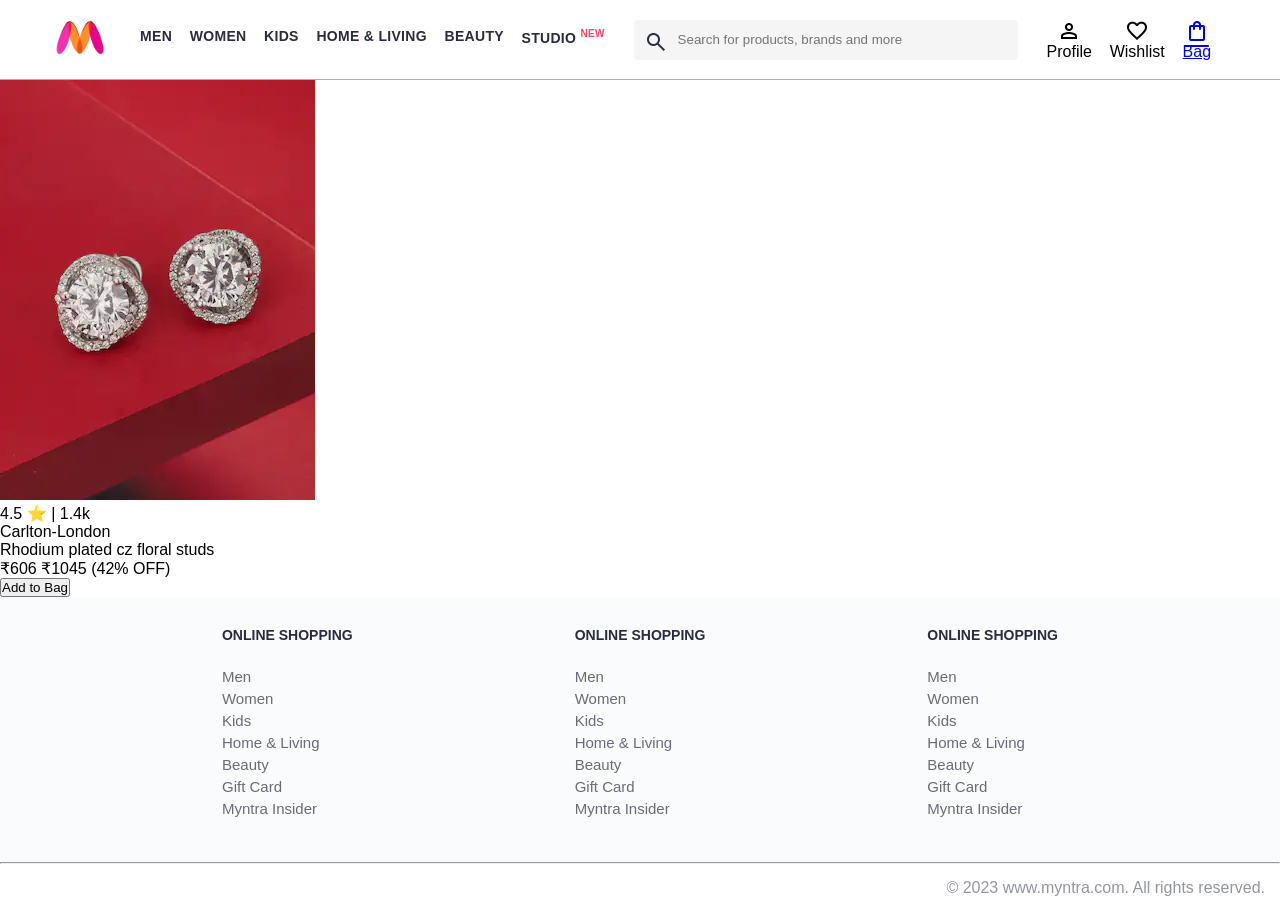
==== index.html @ 26f90538 "Initialized all files and made a basic structure" ====
<!DOCTYPE html>
<html lang="en">
<head>
    <title>Myntra Functional Clone</title>
    <link rel="stylesheet" href="css/index.css">
    <link rel="stylesheet" href="https://fonts.googleapis.com/css2?family=Material+Symbols+Outlined:opsz,wght,FILL,GRAD@20..48,100..700,0..1,-50..200" />
</head>
<body>
    <header>
        <div class="logo_container">
            <a href="#"><img class="myntra_home" src="images/myntra_logo.webp" alt="Myntra Home"></a>
        </div>
        <nav class="nav_bar">
            <a href="#">Men</a>
            <a href="#">Women</a>
            <a href="#">Kids</a>
            <a href="#">Home & Living</a>
            <a href="#">Beauty</a>
            <a href="#">Studio <sup>New</sup></a>
        </nav>
        <div class="search_bar">
            <span class="material-symbols-outlined search_icon">search</span>
            <input class="search_input" placeholder="Search for products, brands and more">
        </div>
        <div class="action_bar">
            <div class="action_container">
                <span class="material-symbols-outlined action_icon">person</span>
                <span class="action_name">Profile</span>
            </div>

            <div class="action_container">
                <span class="material-symbols-outlined action_icon">favorite</span>
                <span class="action_name">Wishlist</span>
            </div>

            <a class="action_container" href="pages/bag.html">
                <span class="material-symbols-outlined action_icon">shopping_bag</span>
                <span class="action_name">Bag</span>
            </a>
        </div>
    </header>
    <main>
        <div class="items_container">
            <div class="item_container">
                <img src="images/1.jpg" alt="item image">
                <div class="rating">
                    4.5 ⭐ | 1.4k
                </div>
                <div class="company_name">Carlton-London</div>
                <div class="item_name">Rhodium plated cz floral studs</div>
                <div class="price">
                    <span class="current_price">₹606</span>
                    <span class="original_price">₹1045</span>
                    <span class="discount">(42% OFF)</span>
                </div>
                <button class="add_to_bag">Add to Bag</button>
            </div>
        </div>
    </main>
    <footer>
        <div class="footer_container">
            <div class="footer_column">
                <h3>ONLINE SHOPPING</h3>

                <a href="#">Men</a>
                <a href="#">Women</a>
                <a href="#">Kids</a>
                <a href="#">Home & Living</a>
                <a href="#">Beauty</a>
                <a href="#">Gift Card</a>
                <a href="#">Myntra Insider</a>
            </div>

            <div class="footer_column">
                <h3>ONLINE SHOPPING</h3>

                <a href="#">Men</a>
                <a href="#">Women</a>
                <a href="#">Kids</a>
                <a href="#">Home & Living</a>
                <a href="#">Beauty</a>
                <a href="#">Gift Card</a>
                <a href="#">Myntra Insider</a>
            </div>

            <div class="footer_column">
                <h3>ONLINE SHOPPING</h3>

                <a href="#">Men</a>
                <a href="#">Women</a>
                <a href="#">Kids</a>
                <a href="#">Home & Living</a>
                <a href="#">Beauty</a>
                <a href="#">Gift Card</a>
                <a href="#">Myntra Insider</a>
            </div>
        </div>
        <hr>

        <div class="copyright">
            © 2023 www.myntra.com. All rights reserved.
        </div>
    </footer>
</body>
</html>
---- css/index.css ----
/***************** Item Page CSS **************************/
/*.action_container {
    text-decoration: none;
}
a.action_container:link {
    color:black;
}
.item-details {
    cursor: pointer;
    width: 250px;
    margin: 10px;
}
.stars {
    font-size: 12px;
    font-weight: 700;
    text-align: left;
}
.company {
    font-size: 18px;
    font-weight: 700;
    line-height: 1;
    color: #282c3f;
    margin-bottom: 6px;
    overflow: hidden;
    text-overflow: ellipsis;
    white-space: nowrap;
    margin-top: 20px;
}
.item-name {
    color: #535766;
    font-size: 16px;
    line-height: 1;
    margin-bottom: 0;
    margin-top: 0;
    overflow: hidden;
    text-overflow: ellipsis;
    white-space: nowrap;
    font-weight: 400;
    display: block;
}
.price-container {
    margin-top: 10px;
}
.current-price {
    font-size: 14px;
    font-weight: 700;
    color: #282c3f;
}
.original-price {
    text-decoration: line-through;
    color: #7e818c;
    font-weight: 400;
    margin-left: 5px;
    font-size: 12px;
}
.discount-percentage {
    color: #ff905a;
    font-weight: 400;
    font-size: 12px;
    margin-left: 5px;
}
.btn-bag {
    background-color: lightgreen;
    border: none;
    padding: 5px 15px;
    border-radius: 10px;
    width: 100%;
    margin-top: 7px;
    font-size: 20px;
    cursor: pointer;
}
.bag-items {
    background-color: #f16565;
    white-space: nowrap;
    text-align: center;
    line-height: 18px;
    padding: 0 6px;
    height: 18px;
    position: relative;
    border-radius: 50%;
    font-size: 12px;
    color: #fff;
    left: 13px;
    top: -44px;
    font-weight: 700;
    cursor: pointer;
}*/

* {
    margin: 0;
    padding: 0;
    font-family: Assistant,-apple-system,BlinkMacSystemFont,Segoe UI,Roboto,Helvetica,Arial,sans-serif;
    box-sizing: border-box;
}
header {
    display: flex;
    background-color: #ffffff;
    height: 80px;
    justify-content: space-between;
    align-items: center;
    border-bottom: 1px solid #b6b1b1;
}
.myntra_home {
    height: 45px;
}
.logo_container {
    margin-left: 4%;
}
.action_bar {
    margin-right: 4%;
}
.nav_bar {
    display: flex;
    min-width: 500px;
    justify-content: space-evenly;
}
.nav_bar a {
    font-size: 14px;
    letter-spacing: .3px;
    color: #282c3f;
    font-weight: 700;
    text-transform: uppercase;
    text-decoration: none;
    padding: 28px 0;
    border-bottom: 5px solid #ffffff;
}
.nav_bar a:hover {
    border-bottom: 4px solid #f54e77;
}

.nav_bar a sup {
    color: #ff3f6c;
    font-size: 10px;
}

.search_bar {
    height: 40px;
    min-width: 200px;
    width: 30%;
    display: flex;
    align-items: center;
}
.search_icon {
    box-sizing: content-box;
    height: 20px;
    padding: 10px;

    background-color: #f5f5f6;
    color: #282c3f;
    font-weight: 300;
    border-radius: 4px 0 0 4px;
}
.search_input {
    color: #696e79;
    background-color: #f5f5f6;
    flex-grow: 1;
    height: 40px;
    border: 0;
    border-radius: 0 4px 4px 0;
}

.action_bar {
    display: flex;
    min-width: 200px;
    justify-content: space-evenly;
}

.action_container {
    display: flex;
    flex-direction: column;
    align-items: center;
}

/* Main section */
.banner_container {
    margin: 40px 0;
}
.banner_image {
    width: 100%;
}

.category_heading {
    text-transform: uppercase;
    color: #3e4152;
    letter-spacing: .15em;
    font-size: 1.8em;
    margin: 50px 0 10px 30px;
    max-height: 5em;
    font-weight: 700;
}

.category-items {
    width: 80%;
    margin: 50px 10%;
    display: flex;
    flex-wrap: wrap;
    justify-content: space-evenly;
}

.sale_item {
    width: 250px;
}

.footer_container {
    padding: 30px 0px 40px 0px;
    background: #FAFBFC;
    display: flex;
    justify-content: space-evenly;
}

.footer_column {
    display: flex;
    flex-direction: column;
}

.footer_column h3 {
    color: #282c3f;
    font-size: 14px;
    margin-bottom: 25px;
}

.footer_column a {
    color: #696b79;
    font-size: 15px;
    text-decoration: none;
    padding-bottom: 5px;
}

.copyright {
    color: #94969f;
    text-align: end;
    padding: 15px;
}
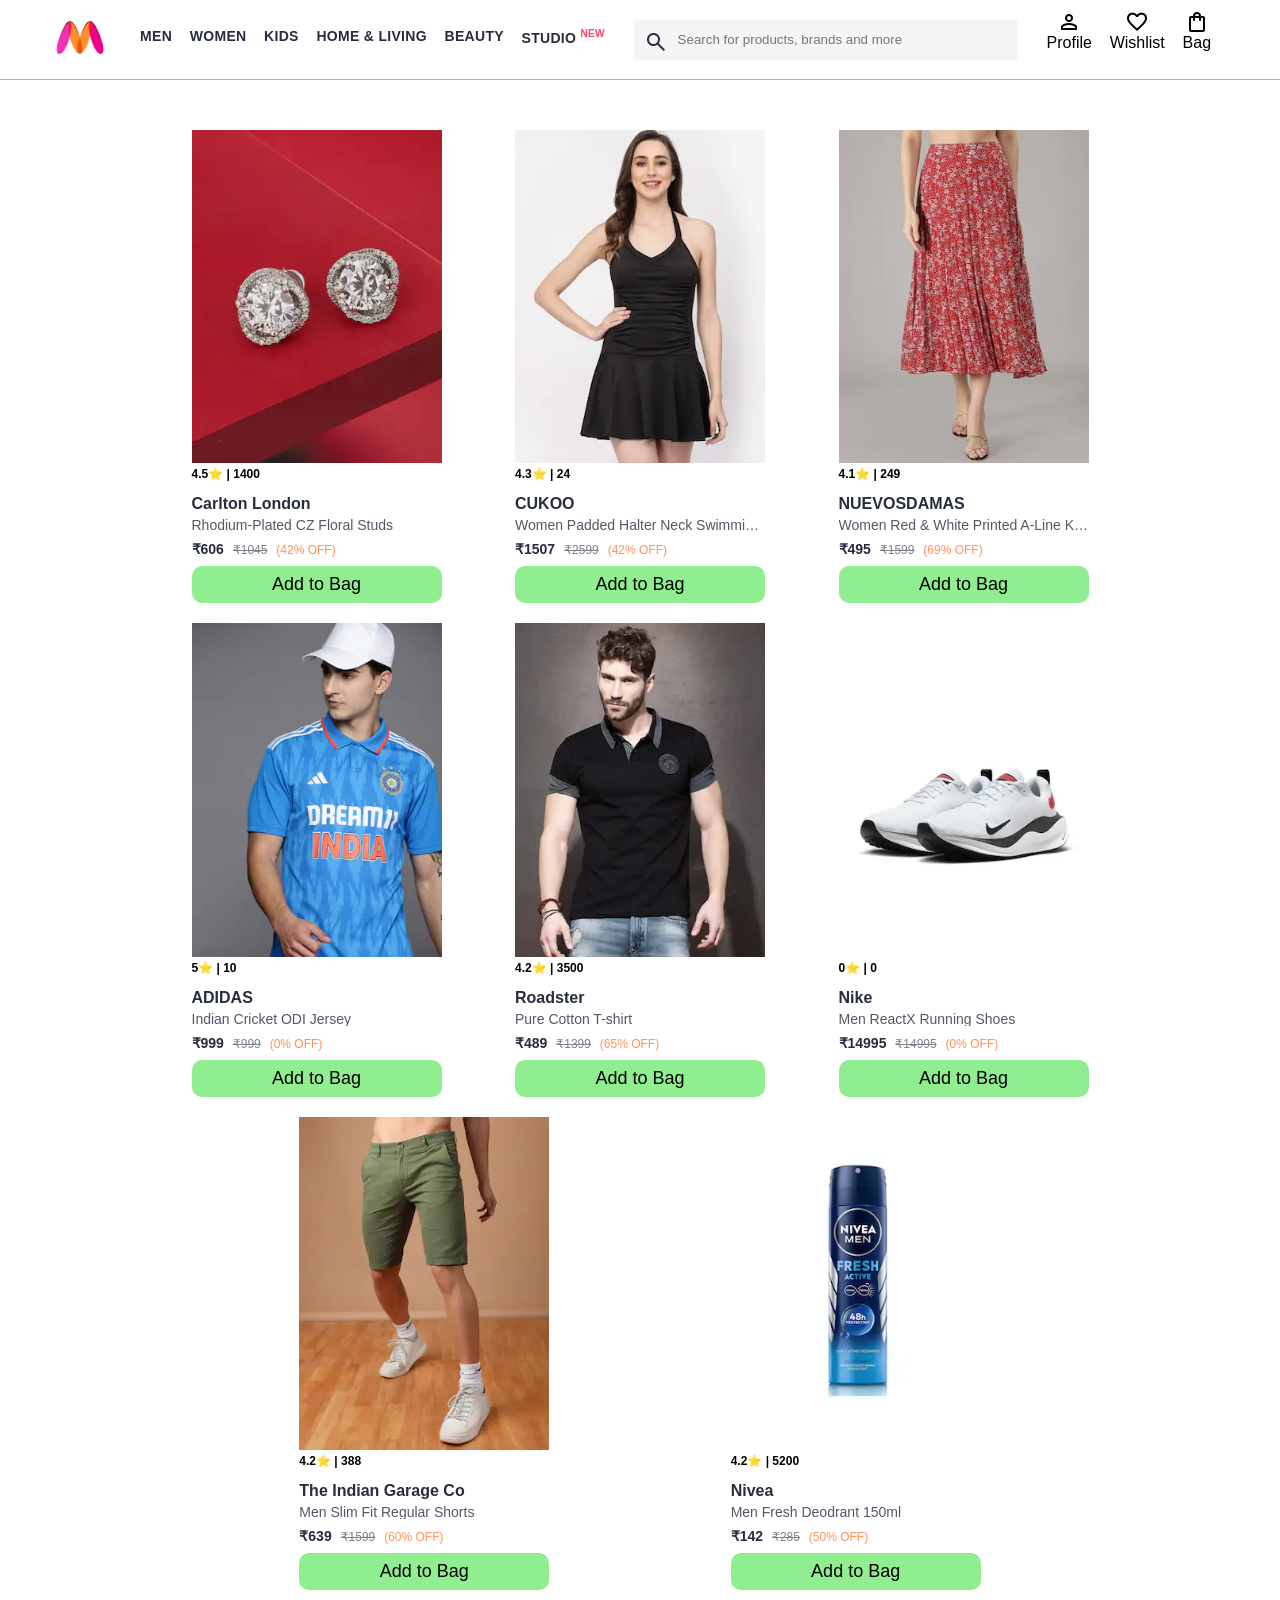
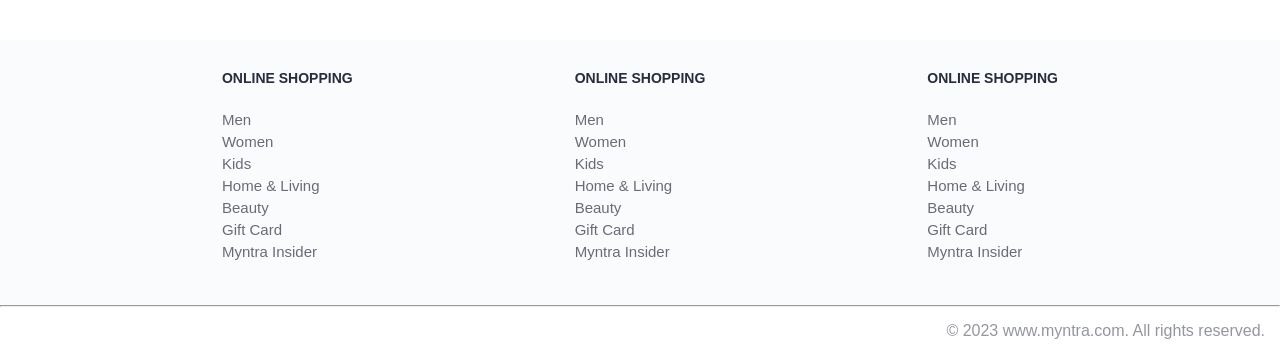
==== commit d8c8e891: "Completed" ====
--- a/index.html
+++ b/index.html
@@ -36,25 +36,14 @@
             <a class="action_container" href="pages/bag.html">
                 <span class="material-symbols-outlined action_icon">shopping_bag</span>
                 <span class="action_name">Bag</span>
+                <span class="bagItemCount">0</span>
             </a>
+
         </div>
     </header>
     <main>
         <div class="items_container">
-            <div class="item_container">
-                <img src="images/1.jpg" alt="item image">
-                <div class="rating">
-                    4.5 ⭐ | 1.4k
-                </div>
-                <div class="company_name">Carlton-London</div>
-                <div class="item_name">Rhodium plated cz floral studs</div>
-                <div class="price">
-                    <span class="current_price">₹606</span>
-                    <span class="original_price">₹1045</span>
-                    <span class="discount">(42% OFF)</span>
-                </div>
-                <button class="add_to_bag">Add to Bag</button>
-            </div>
+            
         </div>
     </main>
     <footer>
@@ -101,5 +90,7 @@
             © 2023 www.myntra.com. All rights reserved.
         </div>
     </footer>
+    <script src="data/items.js"></script>
+    <script src="Scripts/index.js"></script>
 </body>
 </html>
--- a/css/index.css
+++ b/css/index.css
@@ -189,7 +189,7 @@
     font-weight: 700;
 }
 
-.category-items {
+.category-items, .items_container{
     width: 80%;
     margin: 50px 10%;
     display: flex;
@@ -230,4 +230,111 @@
     color: #94969f;
     text-align: end;
     padding: 15px;
+}
+
+.items_container{
+    width: 80%;
+    margin: 40px 10%;
+}
+
+.item_container{
+    width: 250px;
+    margin: 10px;
+}
+
+.item_image{
+    width: 100%;
+}
+
+.rating{
+    font-size: 12px;
+    font-weight: 700;
+}
+
+.company_name{
+    margin-top: 15px;
+    font-size: 16px;
+    font-weight: 700;
+    line-height: 1;
+    color: #282c3f;
+    margin-bottom: 6px;
+    overflow: hidden;
+    text-overflow: ellipsis;
+    white-space: nowrap;
+}
+
+.item_name{
+    color: #535766;
+    font-size: 14px;
+    line-height: 1;
+    margin-bottom: 0;
+    margin-top: 0;
+    overflow: hidden;
+    text-overflow: ellipsis;
+    white-space: nowrap;
+    font-weight: 400;
+    display: block;
+}
+
+.price{
+    margin-top: 10px;
+    font-size: 14px;
+    line-height: 15px;
+    color: #282c3f;
+    white-space: nowrap;
+}
+
+.current_price{
+    font-size: 14px;
+    font-weight: 700;
+    color: #282c3f;
+}
+
+.original_price, .original-price{
+    text-decoration: line-through;
+    color: #7e818c;
+    font-weight: 400;
+    margin-left: 5px;
+    font-size: 12px;
+}
+
+.discount{
+    color: #ff905a;
+    font-weight: 400;
+    font-size: 12px;
+    margin-left: 5px;
+}
+
+.add_to_bag{
+    margin-top: 8px;
+    font-size: 18px;
+    width: 100%;
+    background-color: lightgreen;
+    border: none;
+    padding: 8px 15px;
+    border-radius: 10px;
+}
+
+.bagItemCount{
+    background-color: #f16565;
+    white-space: nowrap;
+    text-align: center;
+    line-height: 18px;
+    padding: 0 6px;
+    height: 18px;
+    position: relative;
+    border-radius: 50%;
+    font-size: 12px;
+    color: #fff;
+    left: 13px;
+    top: -44px;
+    font-weight: 700;
+    cursor: pointer;
+}
+
+.action_container {
+    text-decoration: none;
+}
+a.action_container:link {
+    color:black;
 }
